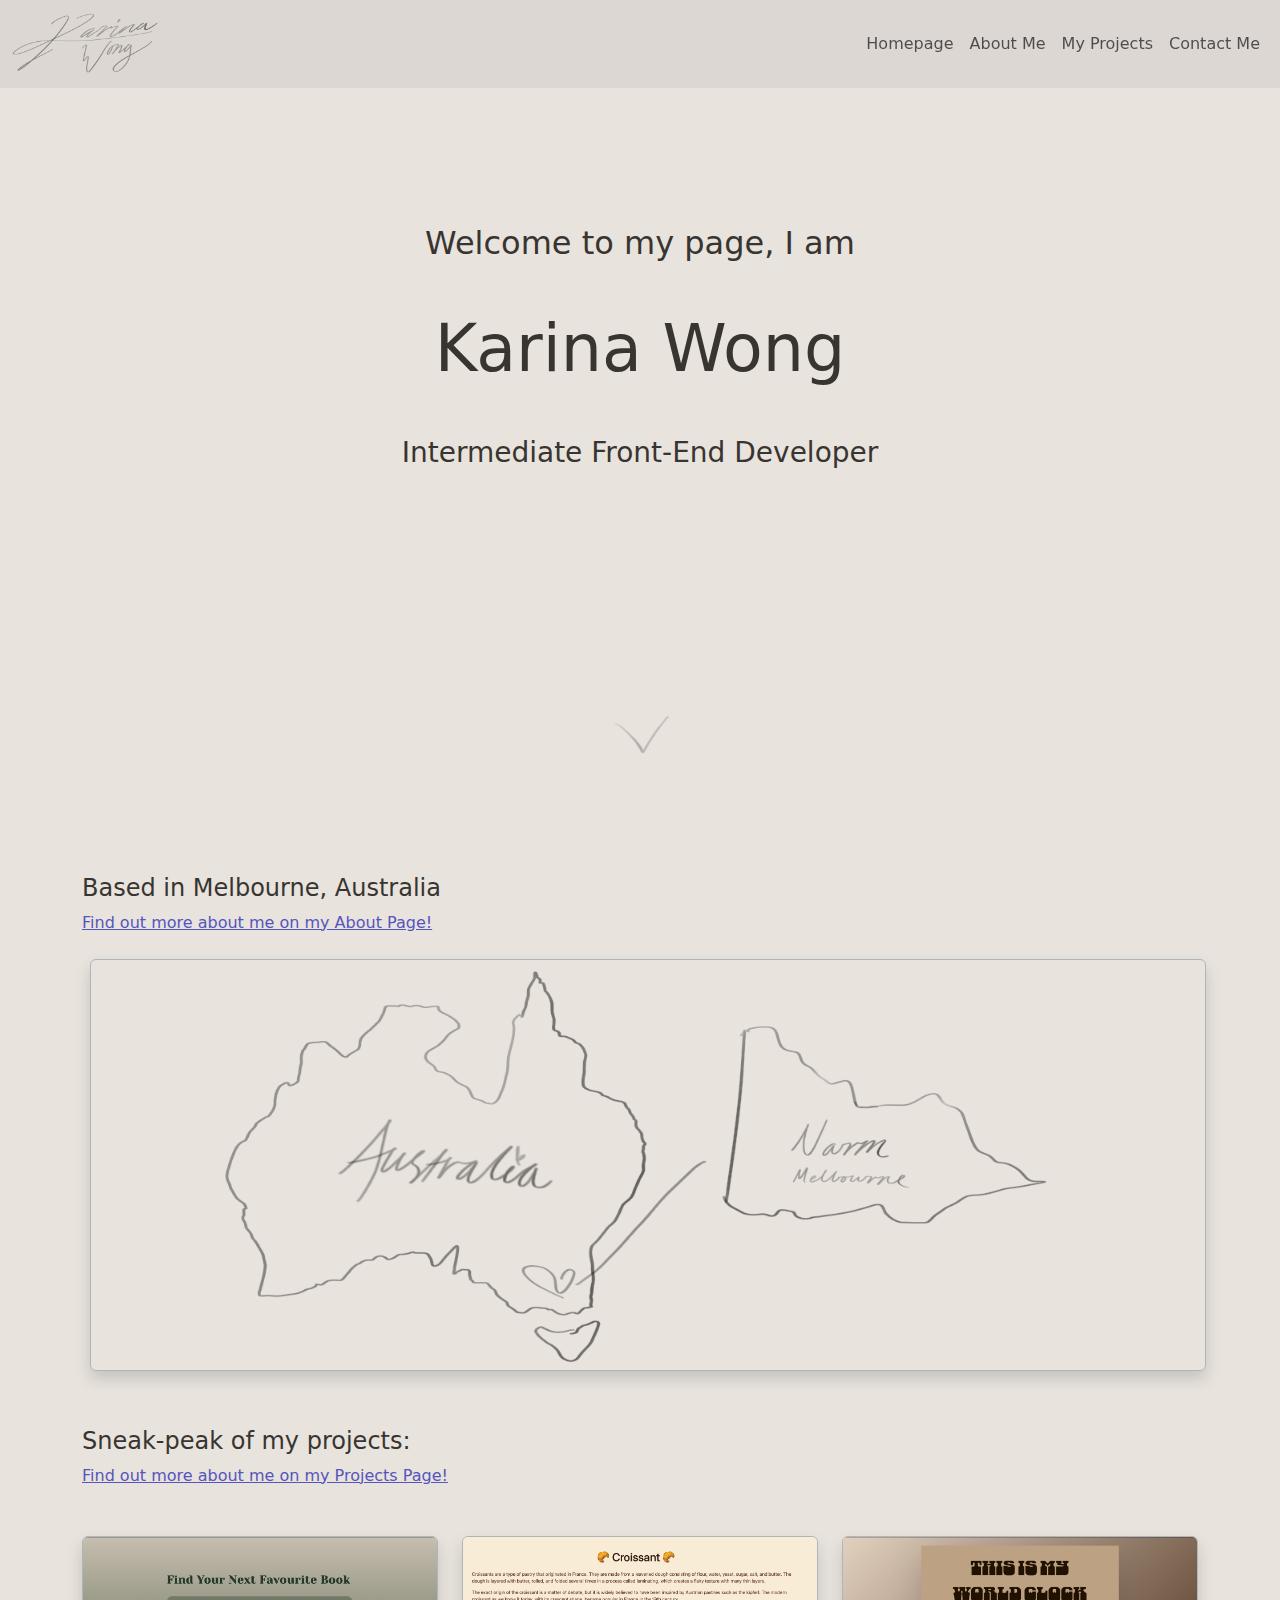
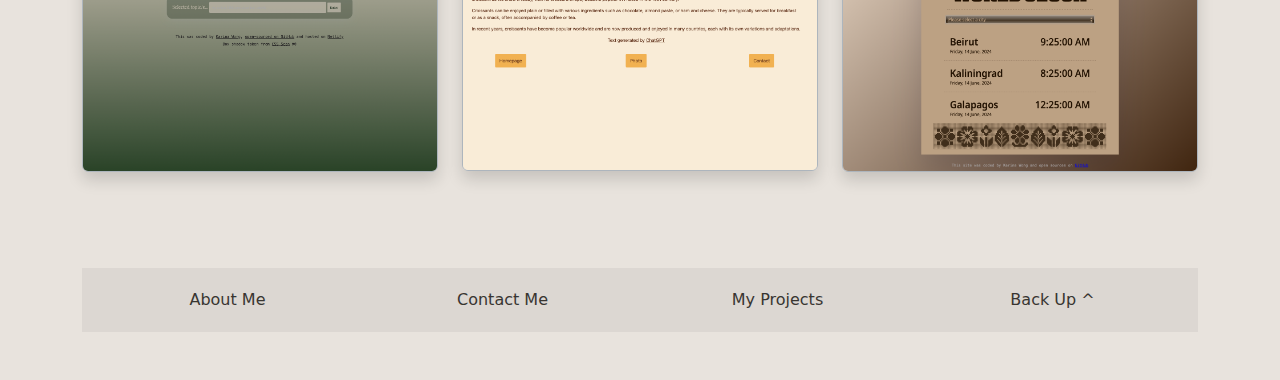
==== index.html @ 5cf60989 "Simplified Links on each page" ====
<!DOCTYPE html>
<html lang="en">
  <head>
    <meta charset="UTF-8" />
    <meta name="viewport" content="width=device-width, initial-scale=1.0" />
    <meta
      name="description"
      content="Introductory information hub to front-end developer Karina Wong. A library of her SheCodes Projects, an about page and contact information."
    />
    <link
      href="https://cdn.jsdelivr.net/npm/bootstrap@5.3.3/dist/css/bootstrap.min.css"
      rel="stylesheet"
      integrity="sha384-QWTKZyjpPEjISv5WaRU9OFeRpok6YctnYmDr5pNlyT2bRjXh0JMhjY6hW+ALEwIH"
      crossorigin="anonymous"
    />
    <script
      src="https://cdn.jsdelivr.net/npm/bootstrap@5.3.3/dist/js/bootstrap.bundle.min.js"
      integrity="sha384-YvpcrYf0tY3lHB60NNkmXc5s9fDVZLESaAA55NDzOxhy9GkcIdslK1eN7N6jIeHz"
      crossorigin="anonymous"
    ></script>
    <link rel="stylesheet" href="/styles.css" />
    <title>Front-End Developer Homepage - Karina Wong</title>
  </head>
  <body>
    <div class="container">
      <div id="start-of-page" class="hidden">HELLO</div>
      <nav
        class="navbar fixed-top navbar-light navbar-expand-lg bg-body-tertiary"
      >
        <div class="container-fluid">
          <a class="navbar-brand" href="#"
            ><img
              src="/Pictures/Signature.png"
              alt="Karina Wong Signature"
              class="img-fluid brand-logo"
          /></a>
          <button
            class="navbar-toggler"
            type="button"
            data-bs-toggle="collapse"
            data-bs-target="#navbarNav"
            aria-controls="navbarNav"
            aria-expanded="false"
            aria-label="Toggle navigation"
            r
          >
            <span class="navbar-toggler-icon"></span>
          </button>
          <div
            class="collapse navbar-collapse justify-content-end"
            id="navbarNav"
          >
            <ul class="navbar-nav">
              <li class="nav-item">
                <a class="nav-link" aria-current="page" href="#start-of-page"
                  >Homepage</a
                >
              </li>
              <li class="nav-item">
                <a class="nav-link me-auto" href="/Secondary Pages/about.html"
                  >About Me</a
                >
              </li>
              <li class="nav-item">
                <a class="nav-link" href="/Secondary Pages/projects.html"
                  >My Projects</a
                >
              </li>
              <li class="nav-item">
                <a class="nav-link" href="/Secondary Pages/contact-me.html"
                  >Contact Me</a
                >
              </li>
            </ul>
          </div>
        </div>
      </nav>

      <h2 class="initial-title-gap text-center">Welcome to my page, I am</h2>
      <h1 class="mt-5 text-center">Karina Wong</h1>
      <h3 class="text-center mt-5 mb-5">Intermediate Front-End Developer</h3>

      <div class="spacing"></div>
      <a href="#arrow" title="learn more">
        <img src="/Pictures/arrow.png" alt="Arrow" class="arrow" id="arrow"
      /></a>

      <h4 class="mt-5" id="homepage-info">Based in Melbourne, Australia</h4>
      <a href="/Secondary Pages/about.html" class="find-out-more-link"
        >Find out more about me on my About Page!</a
      >

      <img
        src="/Pictures/Australia.png"
        alt="Hand drawn picture of Australia"
        class="img-fluid m-2 border border-dark-subtle shadow rounded mt-4"
      />

      <h4 class="mt-5">Sneak-peak of my projects:</h4>
      <a href="/Secondary Pages/projects.html" class="find-out-more-link"
        >Find out more about me on my Projects Page!</a
      >

      <div class="row mb-5 mt-5">
        <div class="col-12 col-md-4 mb-3">
          <img
            src="/Screenshots/Book-site.png"
            alt=""
            class="img-fluid border border-dark-subtle shadow rounded"
          />
        </div>
        <div class="col-12 col-md-4 mb-3">
          <img
            src="/Screenshots/Croissant-site.png"
            alt=""
            class="img-fluid border border-dark-subtle shadow rounded"
          />
        </div>
        <div class="col-12 col-md-4 mb-5">
          <img
            src="/Screenshots/World-clock.png"
            alt=""
            class="img-fluid border border-dark-subtle shadow rounded"
          />
        </div>
      </div>
      <footer class="mb-5">
        <div class="row text-center">
          <div class="col-3">
            <a href="/Secondary Pages/about.html" class="footer-deco"
              >About Me</a
            >
          </div>
          <div class="col-3">
            <a href="/Secondary Pages/contact-me.html" class="footer-deco">
              Contact Me</a
            >
          </div>
          <div class="col-3">
            <a href="/Secondary Pages/projects.html" class="footer-deco"
              >My Projects</a
            >
          </div>
          <div class="col-3">
            <a href="#start-of-page" class="footer-deco">Back Up ^</a>
          </div>
        </div>
      </footer>
    </div>
  </body>
</html>
---- styles.css ----
:root {
  --background-colour: rgb(232, 227, 221);
  --secondary-background: rgba(218, 213, 208, 0.9);
  --text-colour: rgb(56, 53, 49);
  --link-colour: rgb(85, 85, 189);
  --link-hover-colour: rgb(75, 75, 141);
}

body {
  background-color: var(--background-colour);
}

.hidden {
  color: var(--background-colour);
}

.container {
  color: var(--text-colour);
}

.navbar-light {
  background-color: var(--secondary-background) !important;
}

.brand-logo {
  max-width: 150px;
}

.find-out-more-link,
.project-try-link {
  color: var(--link-colour);
}
.find-out-more-link:hover,
.project-try-link:hover,
.project-credits-links:hover {
  color: var(--link-hover-colour);
}

.arrow {
  display: block;
  margin: 0 auto;
  max-width: 100px;
  margin-bottom: 100px;
}

h1 {
  font-size: 65px;
}

.initial-title-gap {
  margin-top: 200px;
}

.spacing {
  padding: 90px;
}
.about-spacing {
  padding: 65px;
}
.projects-spacing {
  padding: 150px;
}

.footer-deco,
.project-credits-links {
  text-decoration: none;
  color: var(--text-colour);
}

.youtube-containers {
  text-align: center;
}

.youtube-images {
  max-width: 200px;
}

.img-descriptions {
  font-size: 13px;
  margin-left: 50px;
  margin-right: 50px;
}

.img-titles {
  margin-top: 10px;
}

.hobby-title {
  margin-top: 90px;
}

.project-text {
  margin-top: 30px;
}
.project-icon {
  max-width: 100px;
}
.project-credits {
  margin-top: 100px;
}

.contact-icons {
  max-width: 100px;
}
.contact-elements {
  padding: 50px 60px;
}

footer {
  background-color: var(--secondary-background);
  padding: 20px;
}

@media (max-width: 600px) {
  h1 {
    font-size: 40px;
  }
  h2 {
    font-size: 25px;
  }
  h3 {
    font-size: 20px;
  }
  h4 {
    font-size: 16px;
  }
  .find-out-more-link {
    font-size: 13px;
  }
  .img-descriptions {
    margin-left: 10px !important;
    margin-right: 10px !important;
  }
  .project-icon {
    max-width: 60px;
  }
}

@media (max-width: 768px) {
  .project-text {
    margin-top: 100px;
  }
  .project-icon {
    max-width: 80px;
  }

  .contact-text {
    padding-top: 0px !important;
  }
}

@media (max-width: 1000px) {
  .img-descriptions {
    margin-left: 20px !important;
    margin-right: 20px !important;
  }
  .container {
    max-width: 850px;
  }
}
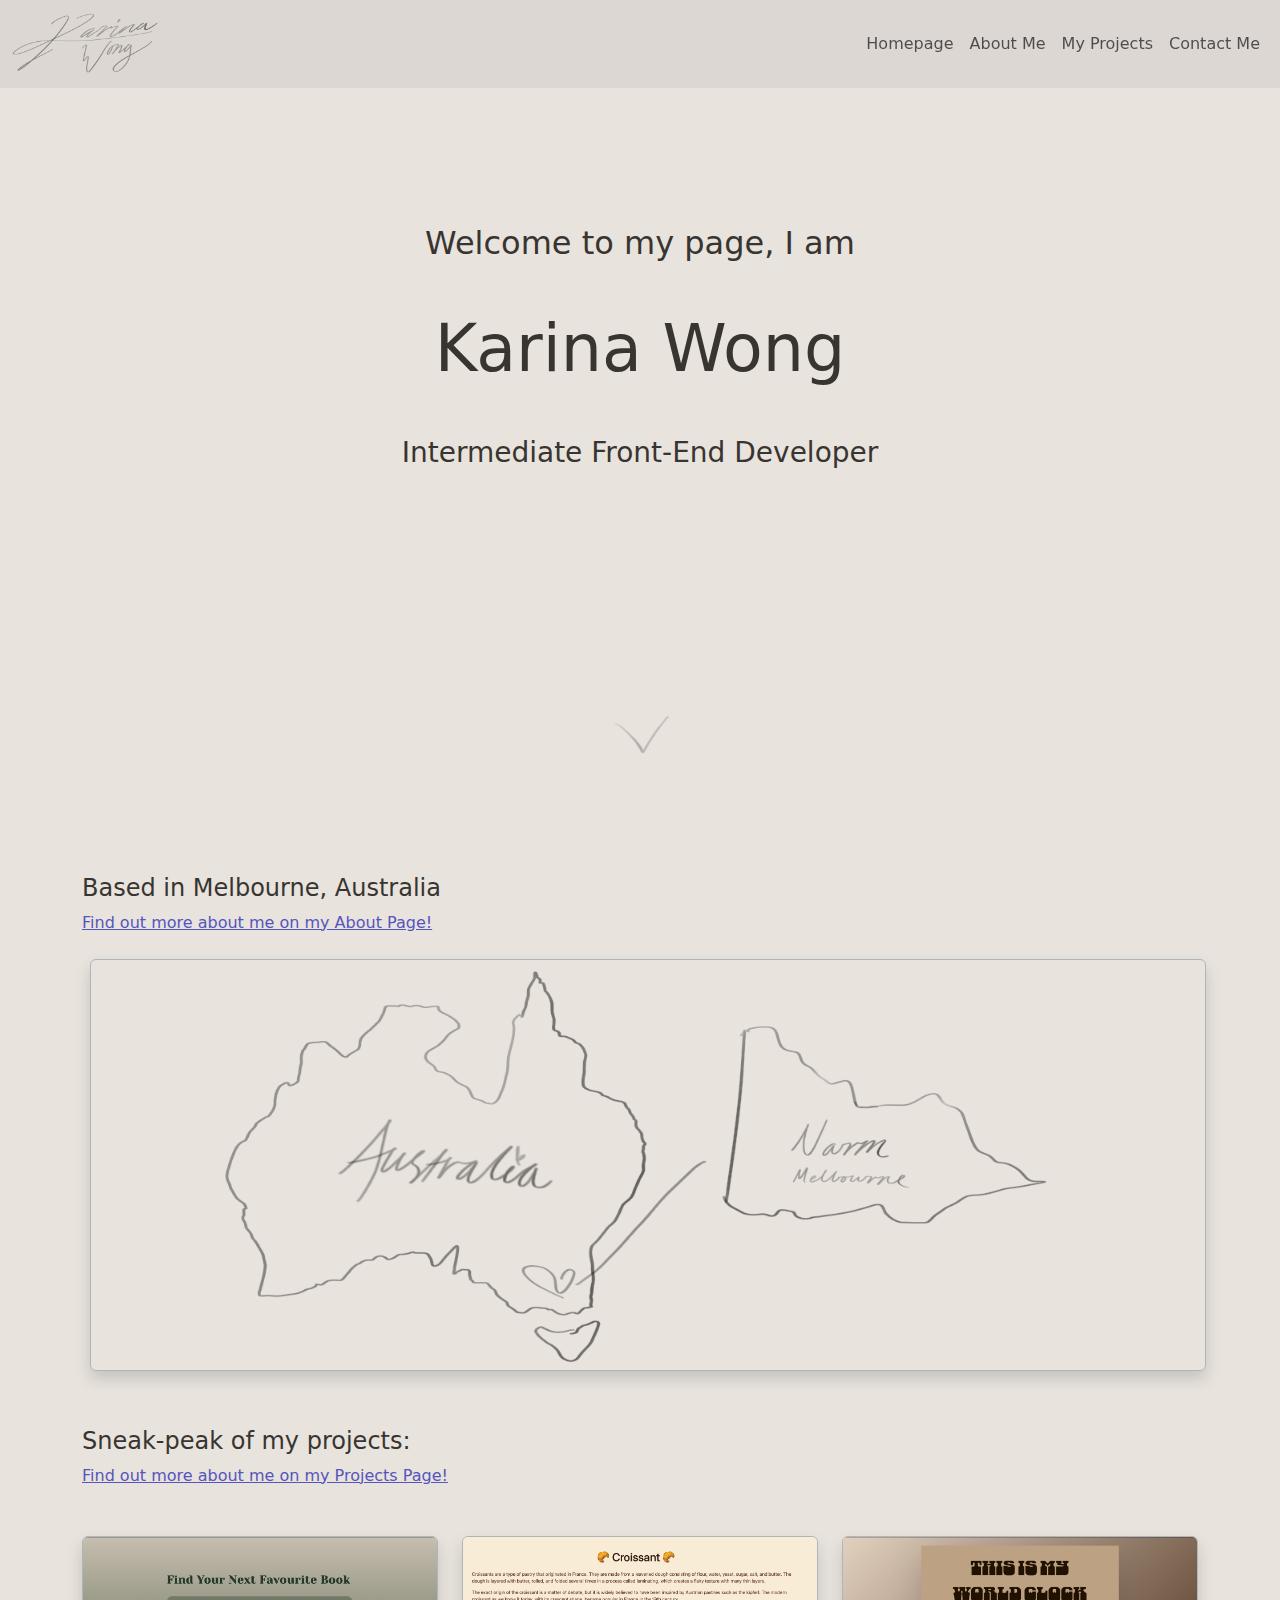
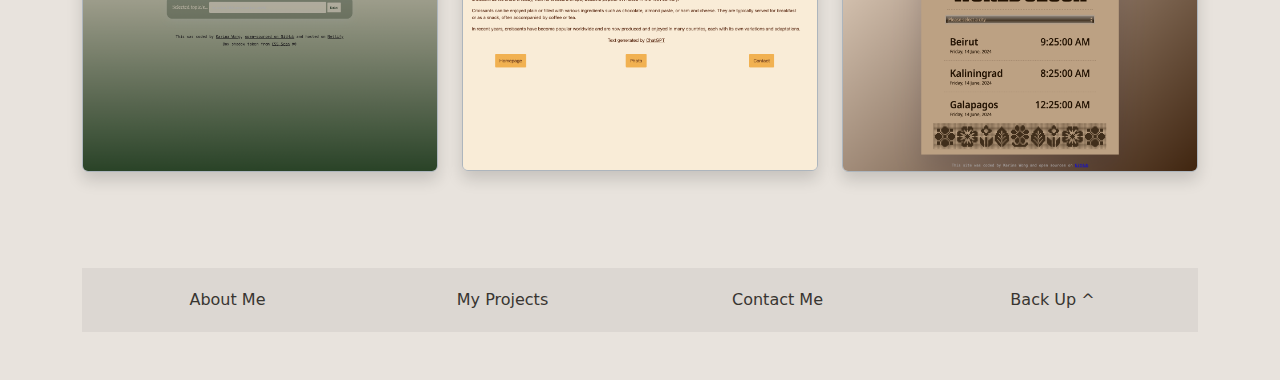
==== commit 37098ae8: "Rearranged footer links order" ====
--- a/index.html
+++ b/index.html
@@ -131,16 +131,19 @@
               >About Me</a
             >
           </div>
+
+          <div class="col-3">
+            <a href="/Secondary Pages/projects.html" class="footer-deco"
+              >My Projects</a
+            >
+          </div>
+
           <div class="col-3">
             <a href="/Secondary Pages/contact-me.html" class="footer-deco">
               Contact Me</a
             >
           </div>
-          <div class="col-3">
-            <a href="/Secondary Pages/projects.html" class="footer-deco"
-              >My Projects</a
-            >
-          </div>
+
           <div class="col-3">
             <a href="#start-of-page" class="footer-deco">Back Up ^</a>
           </div>
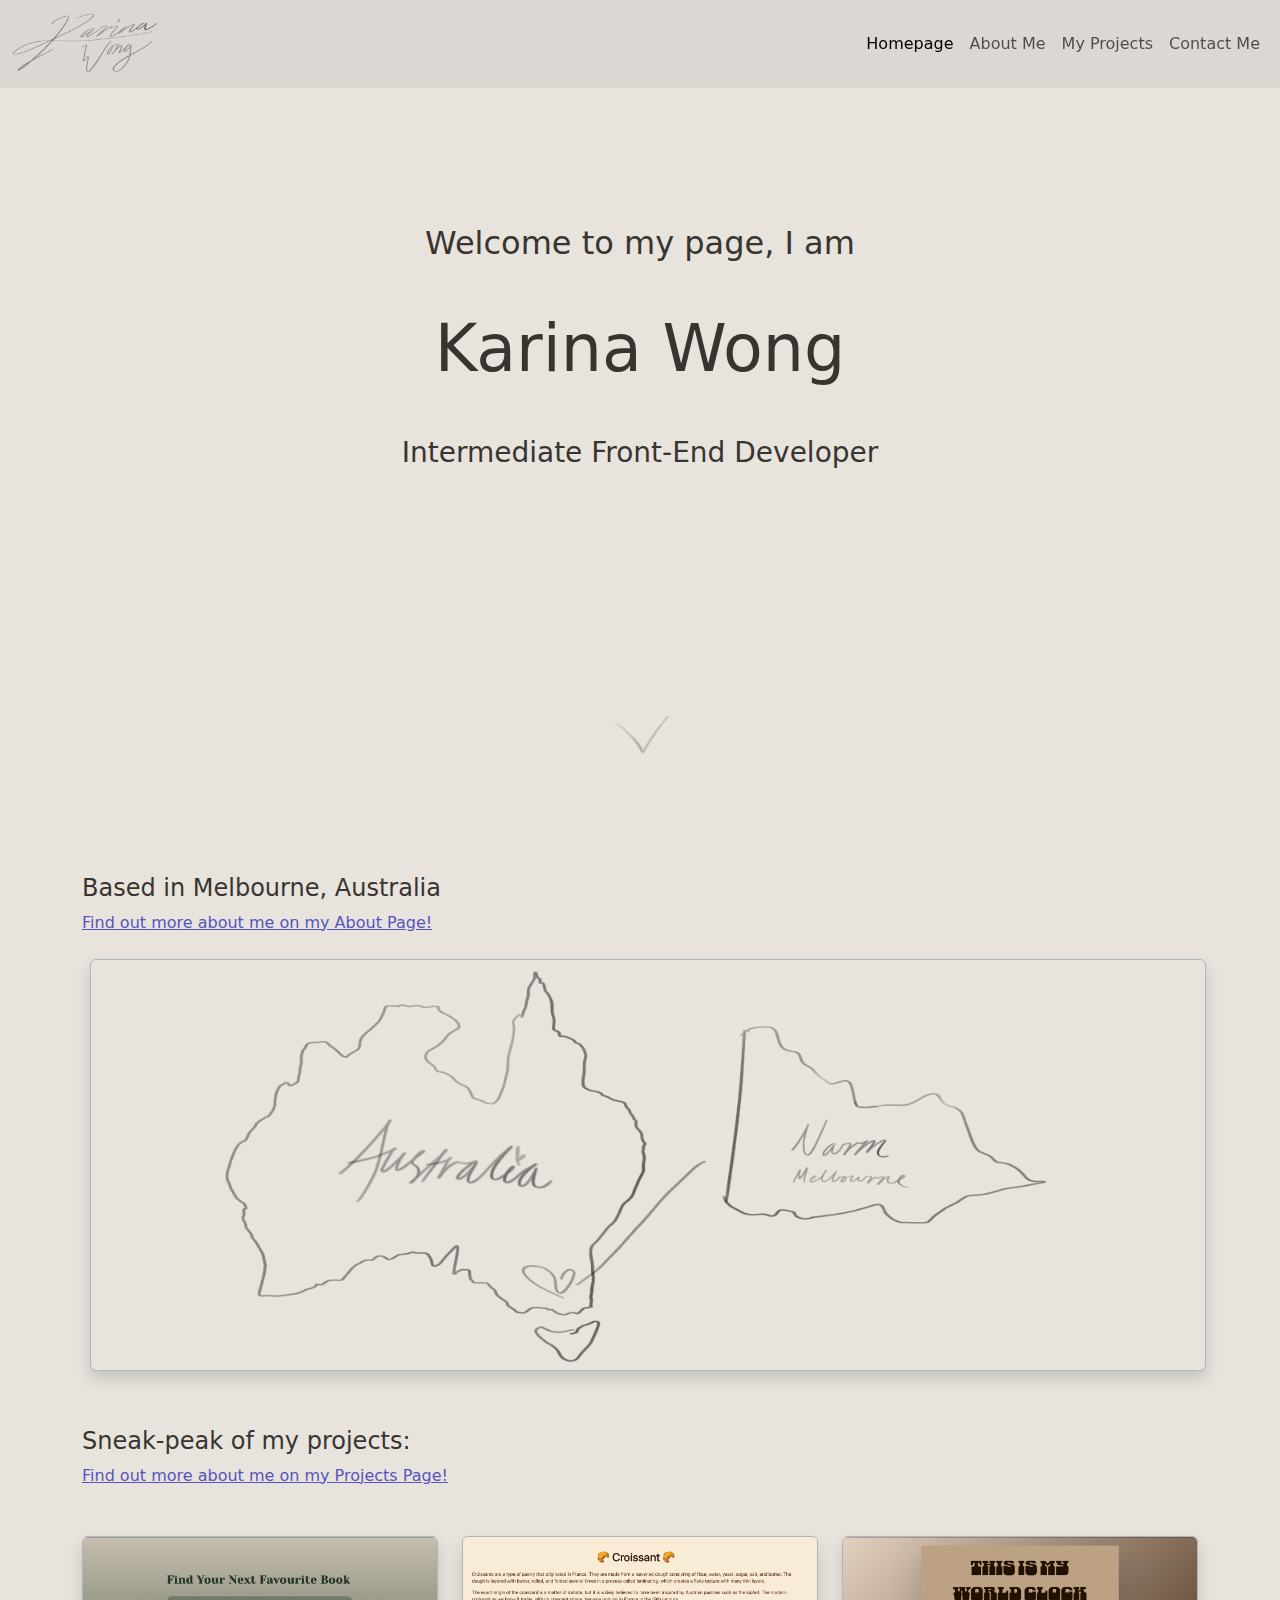
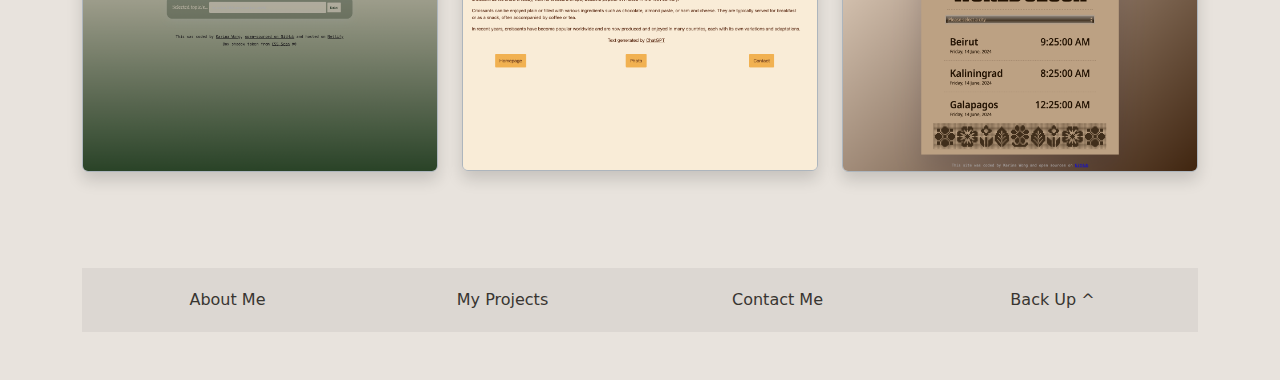
==== commit 3482a2fd: "test" ====
--- a/index.html
+++ b/index.html
@@ -52,7 +52,10 @@
           >
             <ul class="navbar-nav">
               <li class="nav-item">
-                <a class="nav-link" aria-current="page" href="#start-of-page"
+                <a
+                  class="nav-link active"
+                  aria-current="page"
+                  href="#start-of-page"
                   >Homepage</a
                 >
               </li>
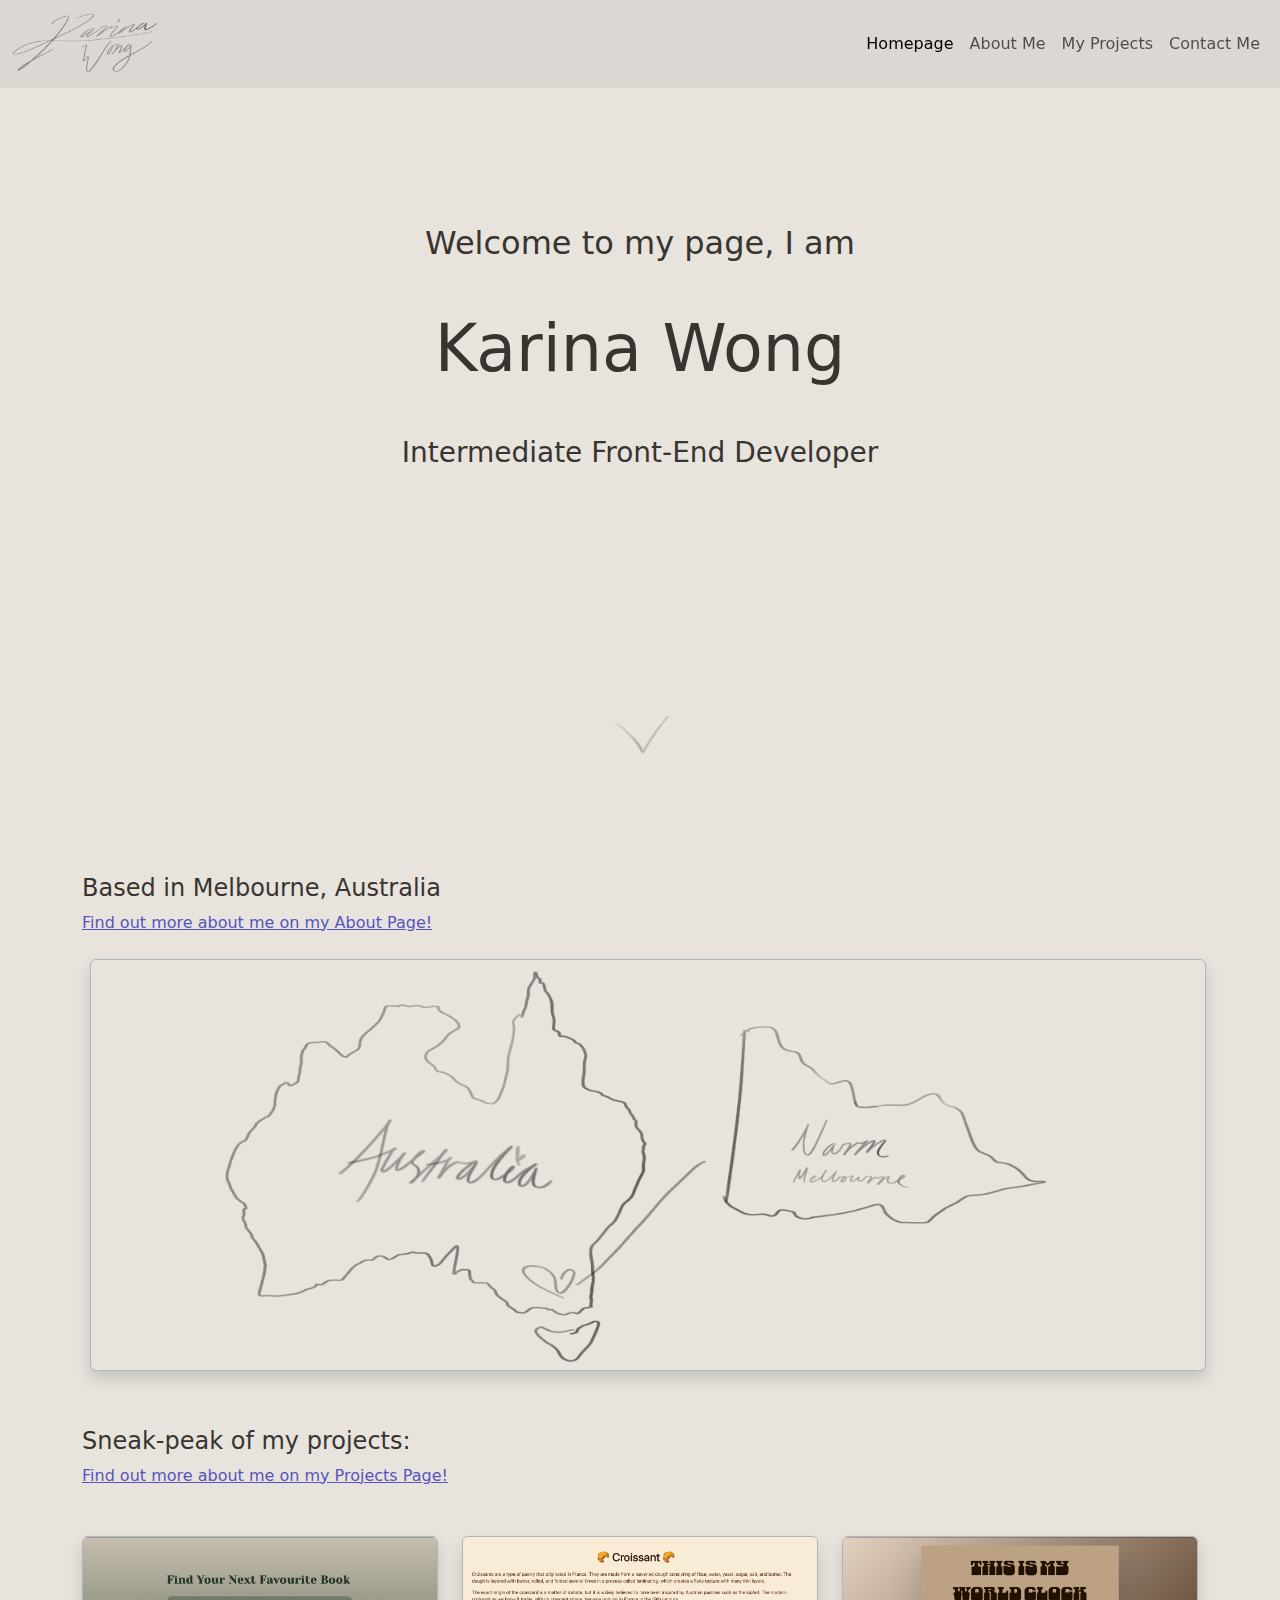
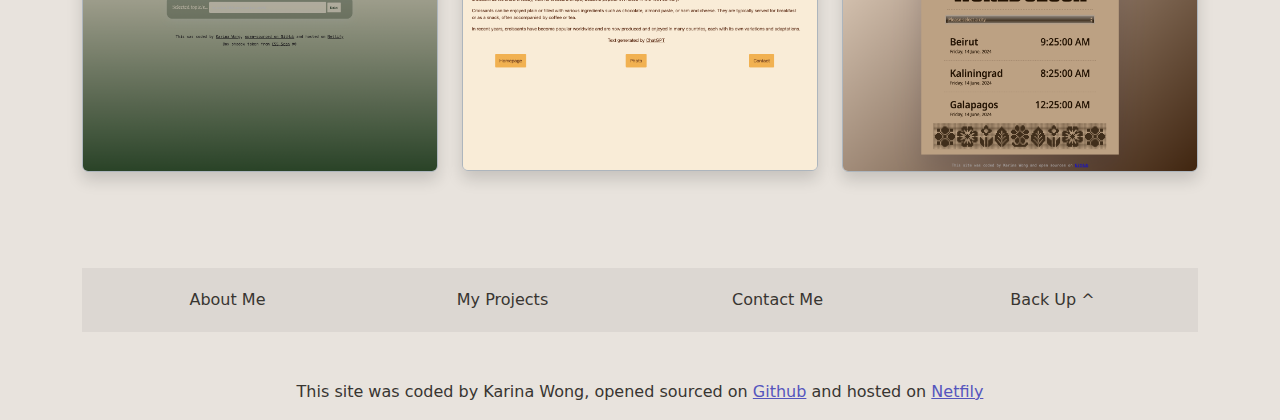
==== commit 30d9c8e2: "Added a credits to each page" ====
--- a/index.html
+++ b/index.html
@@ -89,7 +89,7 @@
       /></a>
 
       <h4 class="mt-5" id="homepage-info">Based in Melbourne, Australia</h4>
-      <a href="/Secondary Pages/about.html" class="find-out-more-link"
+      <a href="/Secondary Pages/about.html" class="link-colour"
         >Find out more about me on my About Page!</a
       >
 
@@ -100,7 +100,7 @@
       />
 
       <h4 class="mt-5">Sneak-peak of my projects:</h4>
-      <a href="/Secondary Pages/projects.html" class="find-out-more-link"
+      <a href="/Secondary Pages/projects.html" class="link-colour"
         >Find out more about me on my Projects Page!</a
       >
 
@@ -152,6 +152,24 @@
           </div>
         </div>
       </footer>
+      <p class="text-center mt-5">
+        This site was coded by Karina Wong, opened sourced on
+        <a
+          href="https://github.com/gelbwong/Portfolio-Project-Responsive"
+          target="_blank"
+          title="Open this site's repository"
+          class="link-colour"
+          >Github</a
+        >
+        and hosted on
+        <a
+          href="https://karinawong-portfolio-project.netlify.app"
+          target="_blank"
+          title="Open site hosted on Netfily"
+          class="link-colour"
+          >Netfily</a
+        >
+      </p>
     </div>
   </body>
 </html>
--- a/styles.css
+++ b/styles.css
@@ -14,7 +14,8 @@
   color: var(--background-colour);
 }
 
-.container {
+.container,
+.link-hover-only {
   color: var(--text-colour);
 }
 
@@ -26,13 +27,11 @@
   max-width: 150px;
 }
 
-.find-out-more-link,
-.project-try-link {
+.link-colour {
   color: var(--link-colour);
 }
-.find-out-more-link:hover,
-.project-try-link:hover,
-.project-credits-links:hover {
+.link-colour:hover,
+.link-hover-only:hover {
   color: var(--link-hover-colour);
 }
 
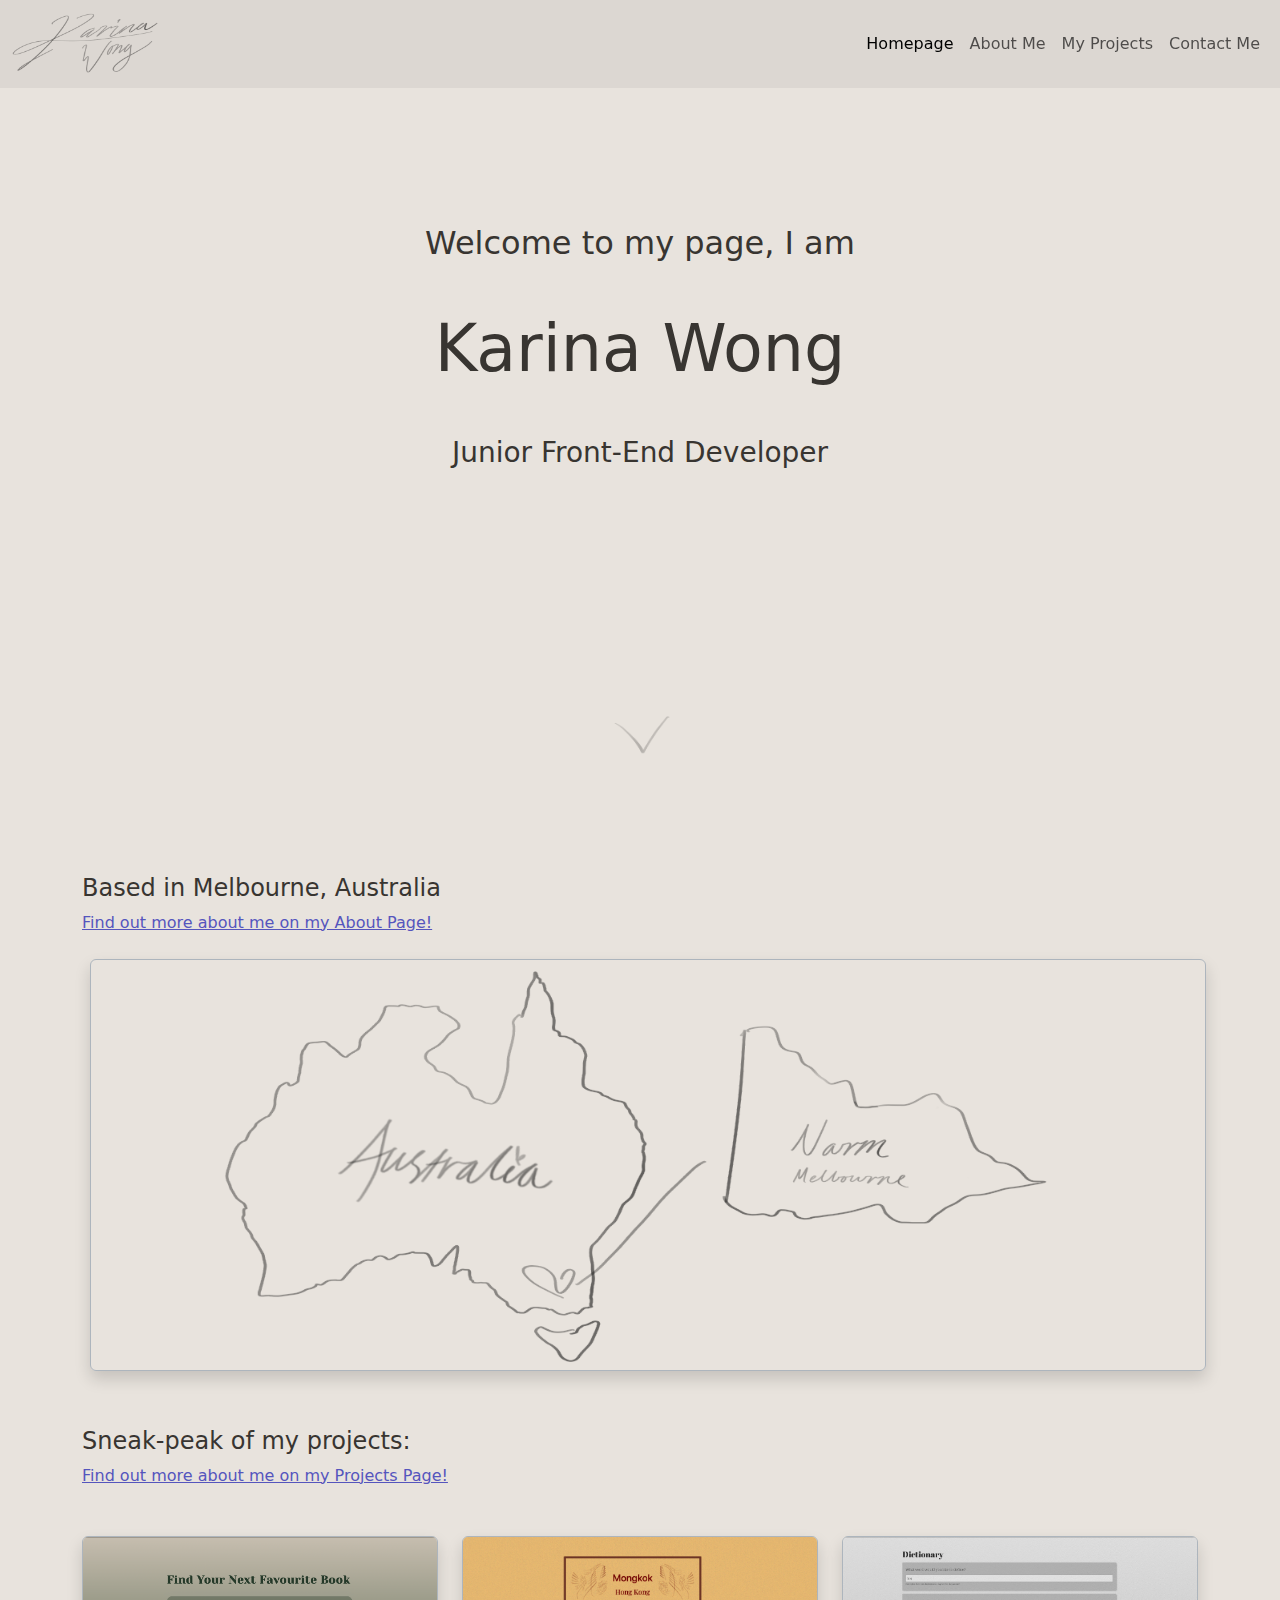
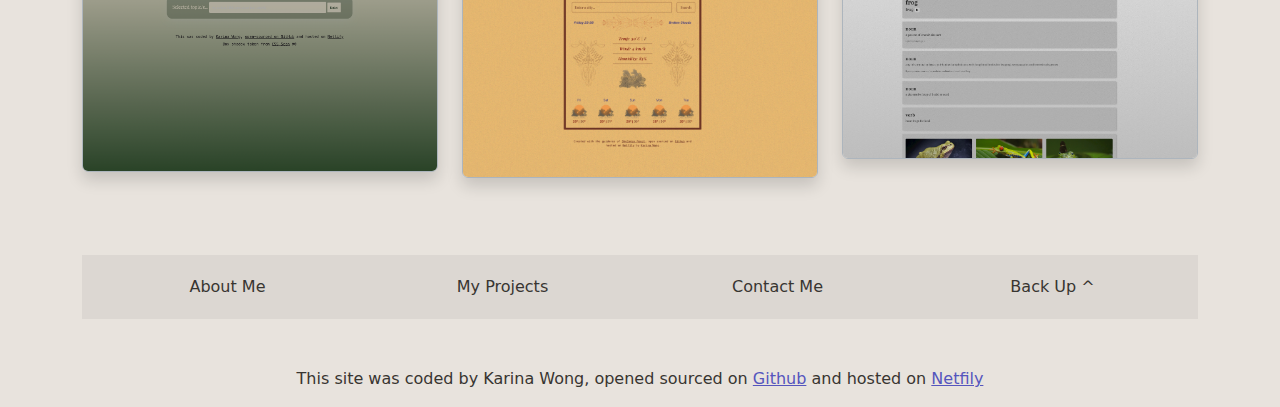
==== commit ac75e66c: "Updated Site" ====
--- a/index.html
+++ b/index.html
@@ -19,7 +19,7 @@
       crossorigin="anonymous"
     ></script>
     <link rel="stylesheet" href="/styles.css" />
-    <title>Front-End Developer Homepage - Karina Wong</title>
+    <title>Junior Front-End Developer Homepage - Karina Wong</title>
   </head>
   <body>
     <div class="container">
@@ -81,7 +81,7 @@
 
       <h2 class="initial-title-gap text-center">Welcome to my page, I am</h2>
       <h1 class="mt-5 text-center">Karina Wong</h1>
-      <h3 class="text-center mt-5 mb-5">Intermediate Front-End Developer</h3>
+      <h3 class="text-center mt-5 mb-5">Junior Front-End Developer</h3>
 
       <div class="spacing"></div>
       <a href="#arrow" title="learn more">
@@ -108,21 +108,21 @@
         <div class="col-12 col-md-4 mb-3">
           <img
             src="/Screenshots/Book-site.png"
-            alt=""
+            alt="Screenshot of my Book Finder site"
             class="img-fluid border border-dark-subtle shadow rounded"
           />
         </div>
         <div class="col-12 col-md-4 mb-3">
           <img
-            src="/Screenshots/Croissant-site.png"
-            alt=""
+            src="/Screenshots/weather-app.png"
+            alt="Screenshot of my weather App!"
             class="img-fluid border border-dark-subtle shadow rounded"
           />
         </div>
         <div class="col-12 col-md-4 mb-5">
           <img
-            src="/Screenshots/World-clock.png"
-            alt=""
+            src="/Screenshots/dictionary-react-app.png"
+            alt="Screenshot of my Dictionary Site"
             class="img-fluid border border-dark-subtle shadow rounded"
           />
         </div>
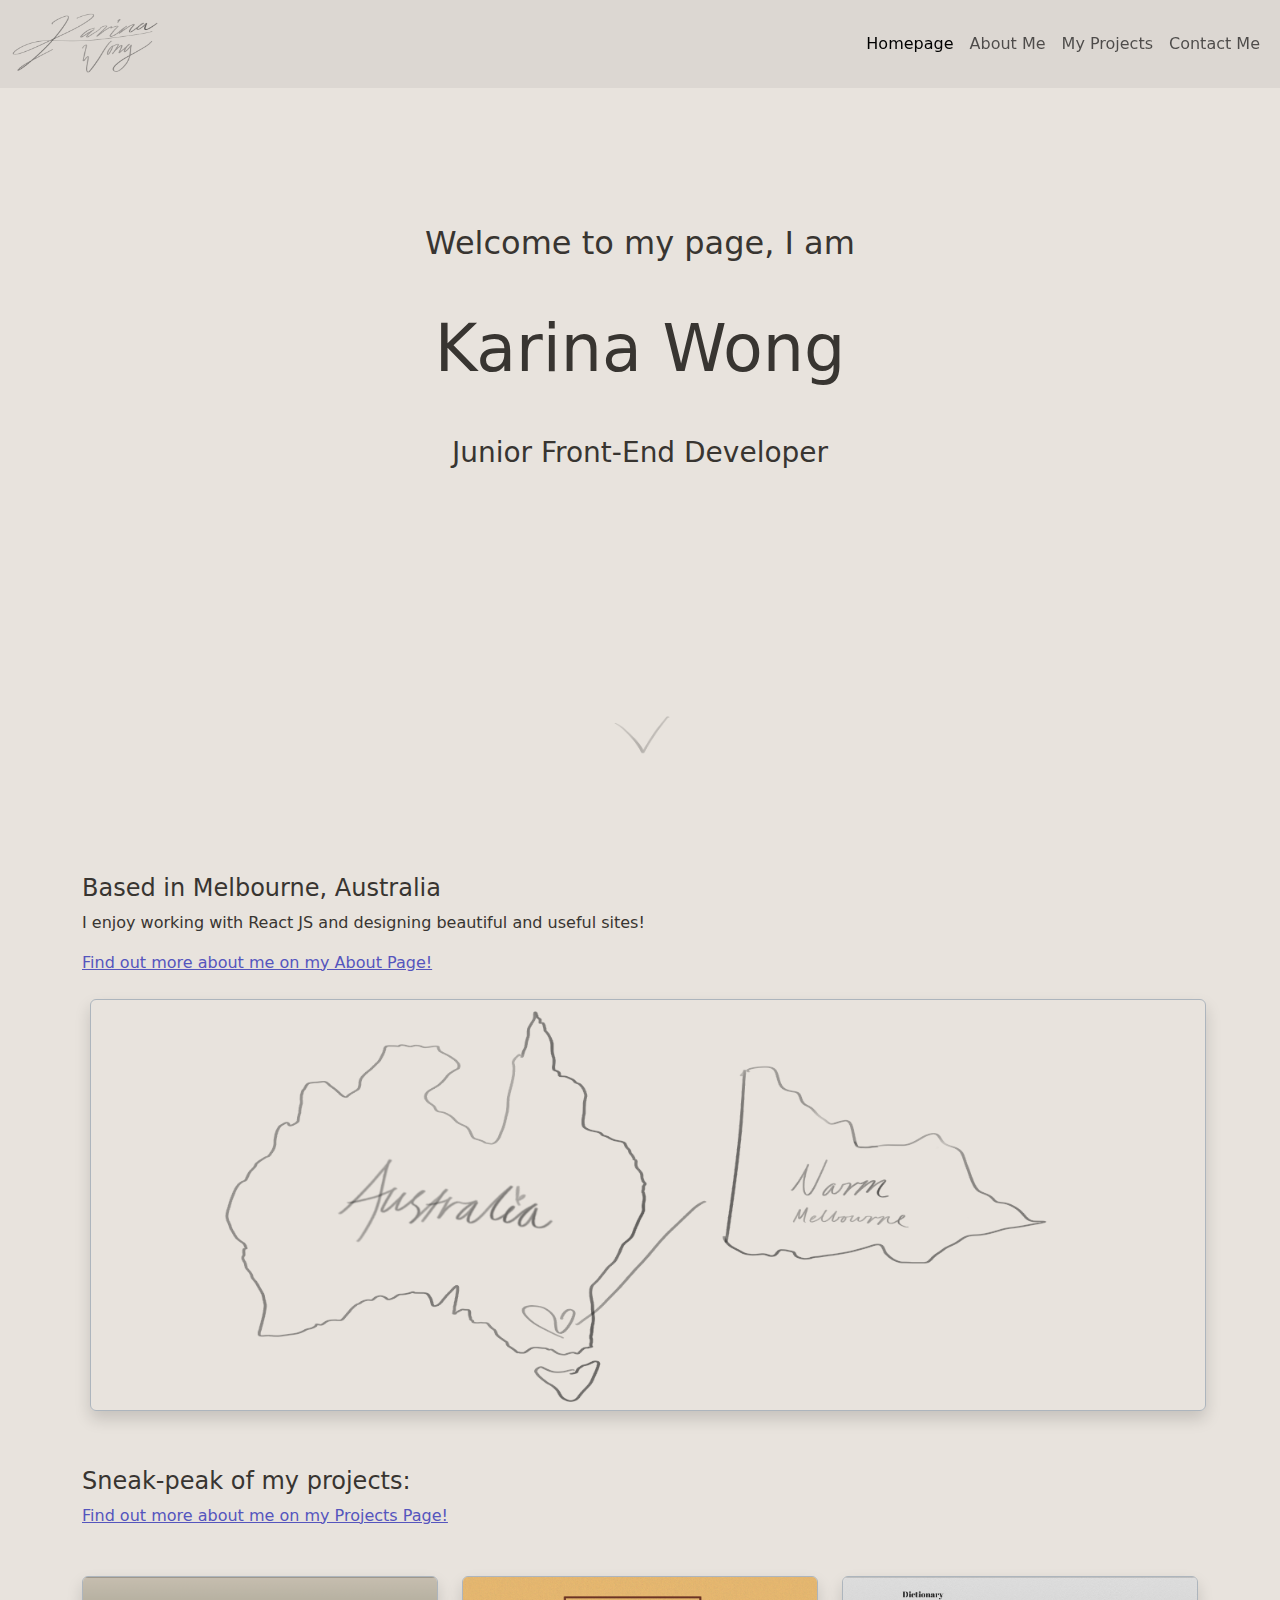
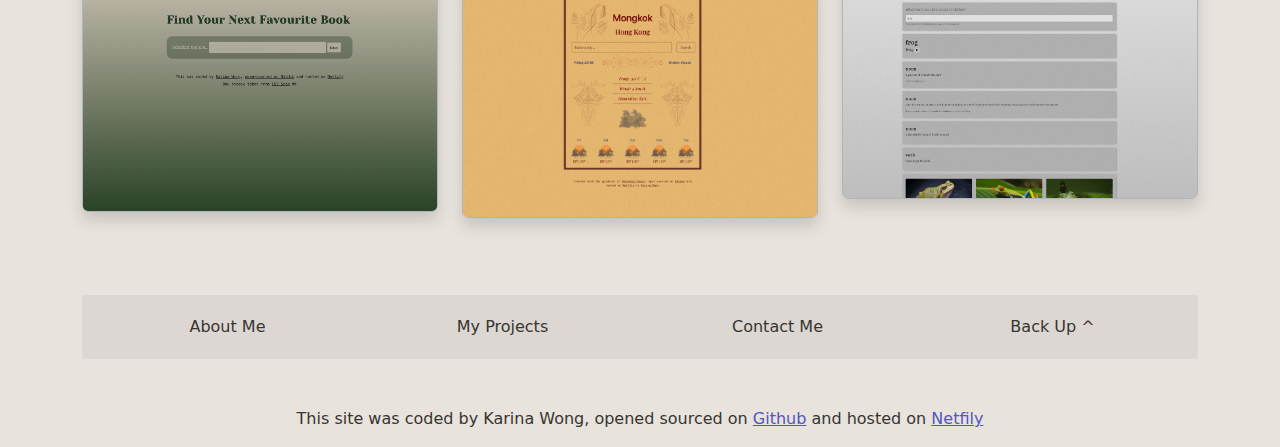
==== commit 80a6b626: "Added Details" ====
--- a/index.html
+++ b/index.html
@@ -89,6 +89,9 @@
       /></a>
 
       <h4 class="mt-5" id="homepage-info">Based in Melbourne, Australia</h4>
+      <p>
+        I enjoy working with React JS and designing beautiful and useful sites!
+      </p>
       <a href="/Secondary Pages/about.html" class="link-colour"
         >Find out more about me on my About Page!</a
       >
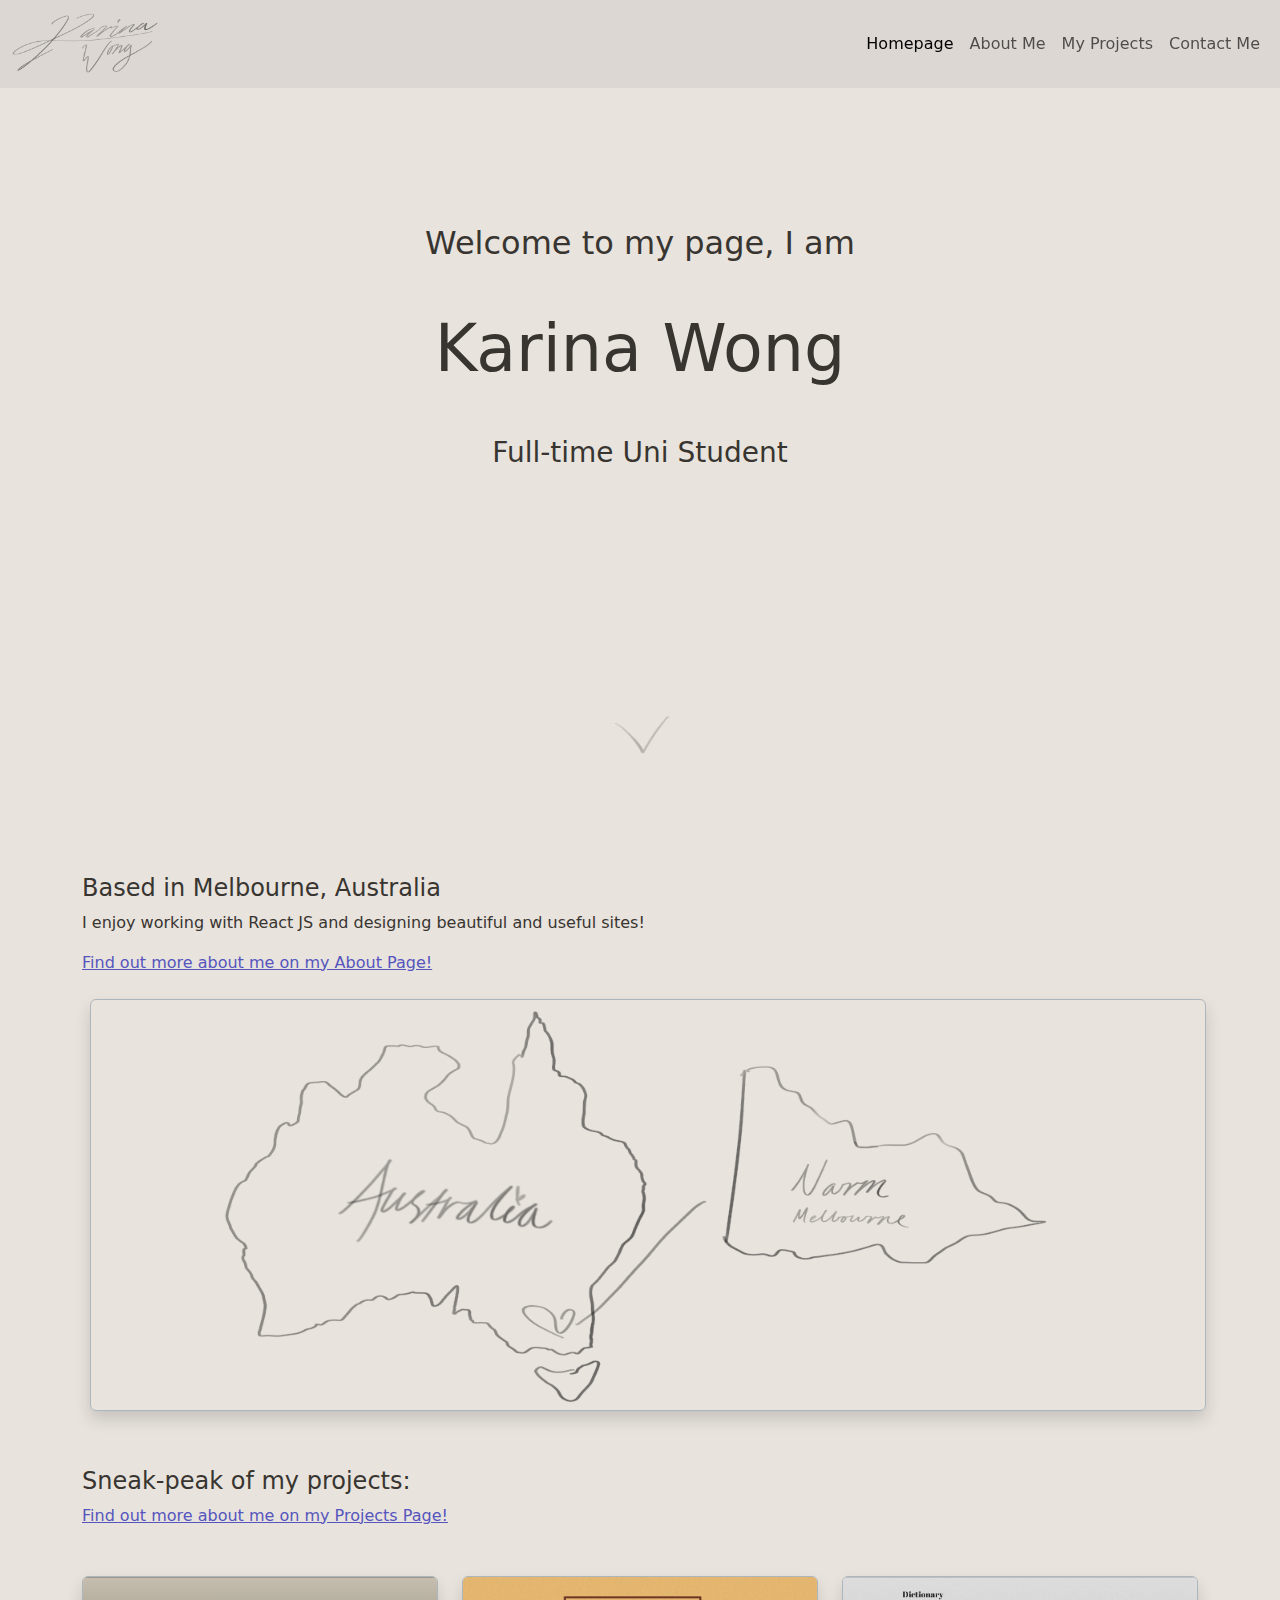
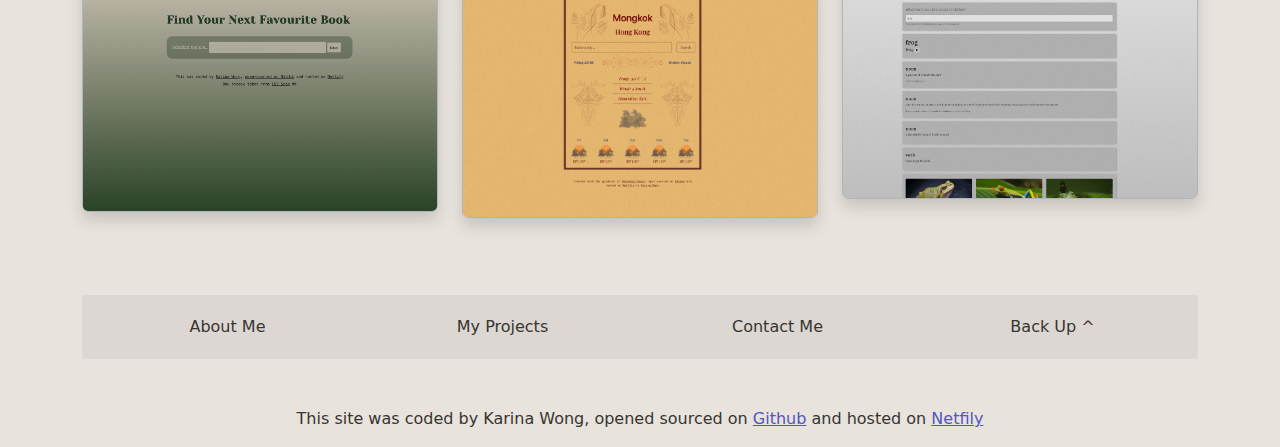
==== commit 68401aef: "Updated Details" ====
--- a/index.html
+++ b/index.html
@@ -81,7 +81,7 @@
 
       <h2 class="initial-title-gap text-center">Welcome to my page, I am</h2>
       <h1 class="mt-5 text-center">Karina Wong</h1>
-      <h3 class="text-center mt-5 mb-5">Junior Front-End Developer</h3>
+      <h3 class="text-center mt-5 mb-5">Full-time Uni Student</h3>
 
       <div class="spacing"></div>
       <a href="#arrow" title="learn more">
